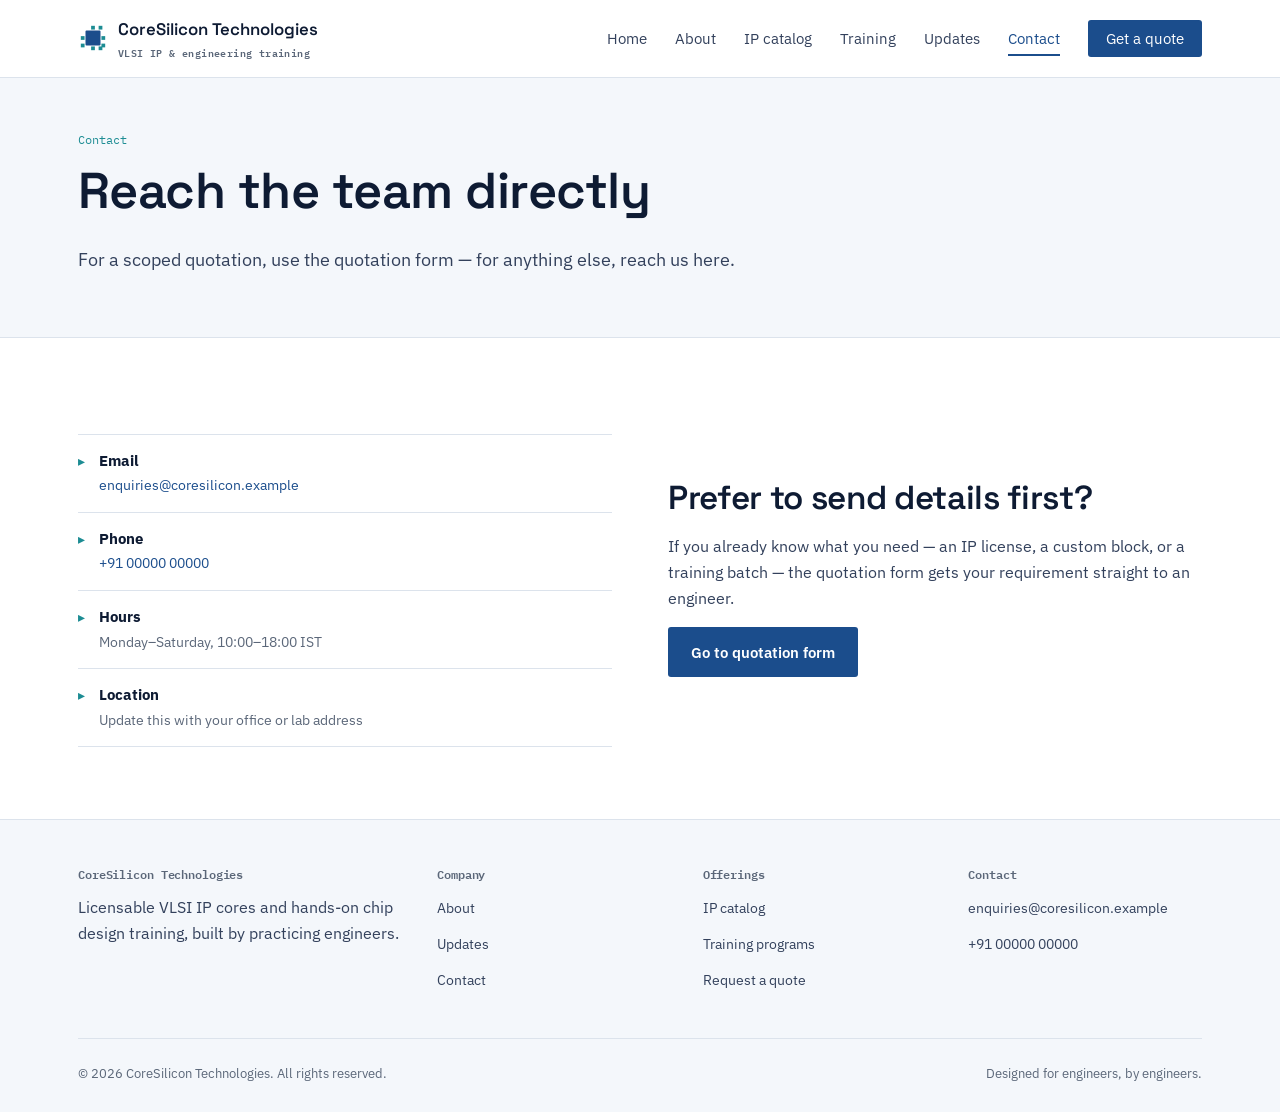
==== contact.html @ d2c056d1 "Initial website upload" ====
<!DOCTYPE html>
<html lang="en">
<head>
<meta charset="UTF-8">
<meta name="viewport" content="width=device-width, initial-scale=1.0">
<title>Contact — CoreSilicon Technologies</title>
<meta name="description" content="Contact CoreSilicon Technologies for VLSI IP licensing and training enquiries.">
<link rel="preconnect" href="https://fonts.googleapis.com">
<link href="https://fonts.googleapis.com/css2?family=Space+Grotesk:wght@500;600;700&family=IBM+Plex+Sans:wght@400;500;600&family=IBM+Plex+Mono:wght@400;500&display=swap" rel="stylesheet">
<link rel="stylesheet" href="css/style.css">
</head>
<body>

<header class="site-header">
  <div class="nav-row">
    <a href="index.html" class="brand">
      <svg class="brand-mark" viewBox="0 0 32 32" xmlns="http://www.w3.org/2000/svg" aria-hidden="true">
        <rect x="3" y="14" width="4" height="4" fill="#1C8C93"/><rect x="3" y="22" width="4" height="4" fill="#1C8C93"/>
        <rect x="25" y="14" width="4" height="4" fill="#1C8C93"/><rect x="25" y="22" width="4" height="4" fill="#1C8C93"/>
        <rect x="14" y="3" width="4" height="4" fill="#1C8C93"/><rect x="22" y="3" width="4" height="4" fill="#1C8C93"/>
        <rect x="14" y="25" width="4" height="4" fill="#1C8C93"/><rect x="22" y="25" width="4" height="4" fill="#1C8C93"/>
        <rect x="8" y="8" width="16" height="16" rx="1" fill="#1B4D8C"/>
      </svg>
      <span>CoreSilicon Technologies<span class="brand-sub">VLSI IP &amp; engineering training</span></span>
    </a>
    <button class="nav-toggle" aria-label="Toggle navigation">
      <svg viewBox="0 0 24 24" fill="none" stroke="#0E1B33" stroke-width="2"><line x1="3" y1="6" x2="21" y2="6"/><line x1="3" y1="12" x2="21" y2="12"/><line x1="3" y1="18" x2="21" y2="18"/></svg>
    </button>
    <ul class="nav-links">
      <li><a href="index.html" data-page="index.html">Home</a></li>
      <li><a href="about.html" data-page="about.html">About</a></li>
      <li><a href="ip-catalog.html" data-page="ip-catalog.html">IP catalog</a></li>
      <li><a href="training.html" data-page="training.html">Training</a></li>
      <li><a href="updates.html" data-page="updates.html">Updates</a></li>
      <li><a href="contact.html" data-page="contact.html">Contact</a></li>
      <li><a href="quotation.html" data-page="quotation.html" class="nav-cta">Get a quote</a></li>
    </ul>
  </div>
</header>

<main>
  <section class="page-header">
    <div class="container">
      <span class="kicker">Contact</span>
      <h1>Reach the team directly</h1>
      <p class="lede">For a scoped quotation, use the quotation form — for anything else, reach us here.</p>
    </div>
  </section>

  <section class="section">
    <div class="container two-col">
      <div>
        <ul class="info-list">
          <li>
            <span class="ico">▸</span>
            <div><strong>Email</strong><span><a href="mailto:enquiries@coresilicon.example">enquiries@coresilicon.example</a></span></div>
          </li>
          <li>
            <span class="ico">▸</span>
            <div><strong>Phone</strong><span><a href="tel:+910000000000">+91 00000 00000</a></span></div>
          </li>
          <li>
            <span class="ico">▸</span>
            <div><strong>Hours</strong><span>Monday–Saturday, 10:00–18:00 IST</span></div>
          </li>
          <li>
            <span class="ico">▸</span>
            <div><strong>Location</strong><span>Update this with your office or lab address</span></div>
          </li>
        </ul>
      </div>
      <div>
        <h2>Prefer to send details first?</h2>
        <p>If you already know what you need — an IP license, a custom block, or a training batch — the quotation form gets your requirement straight to an engineer.</p>
        <a href="quotation.html" class="btn btn-primary">Go to quotation form</a>
      </div>
    </div>
  </section>
</main>

<footer class="site-footer">
  <div class="container">
    <div class="footer-grid">
      <div>
        <h4>CoreSilicon Technologies</h4>
        <p>Licensable VLSI IP cores and hands-on chip design training, built by practicing engineers.</p>
      </div>
      <div>
        <h4>Company</h4>
        <ul class="footer-links">
          <li><a href="about.html">About</a></li>
          <li><a href="updates.html">Updates</a></li>
          <li><a href="contact.html">Contact</a></li>
        </ul>
      </div>
      <div>
        <h4>Offerings</h4>
        <ul class="footer-links">
          <li><a href="ip-catalog.html">IP catalog</a></li>
          <li><a href="training.html">Training programs</a></li>
          <li><a href="quotation.html">Request a quote</a></li>
        </ul>
      </div>
      <div>
        <h4>Contact</h4>
        <ul class="footer-links">
          <li><a href="mailto:enquiries@coresilicon.example">enquiries@coresilicon.example</a></li>
          <li><a href="tel:+910000000000">+91 00000 00000</a></li>
        </ul>
      </div>
    </div>
    <div class="footer-bottom">
      <span>© <span id="year"></span> CoreSilicon Technologies. All rights reserved.</span>
      <span>Designed for engineers, by engineers.</span>
    </div>
  </div>
</footer>

<script src="data/updates-data.js"></script>
<script src="js/main.js"></script>
</body>
</html>
---- css/style.css ----
/* =========================================================
   CoreSilicon Technologies — Design System
   Palette: engineering blue on white, hairline structure
   Type: Space Grotesk (display) / IBM Plex Sans (body) / IBM Plex Mono (data)
   ========================================================= */

:root{
  --bg:            #FFFFFF;
  --bg-soft:       #F4F7FB;
  --bg-panel:      #EEF3F9;
  --ink:           #0E1B33;
  --ink-soft:      #33415C;
  --text-secondary:#5B6779;
  --primary:       #1B4D8C;
  --primary-dark:  #123761;
  --primary-tint:  #E7EFF8;
  --accent:        #1C8C93;
  --accent-tint:   #E4F4F4;
  --line:          #DCE3EC;
  --line-strong:   #B9C5D6;
  --ok:            #1E8E5A;
  --warn:          #B9791A;

  --font-display: "Space Grotesk", "IBM Plex Sans", sans-serif;
  --font-body:    "IBM Plex Sans", sans-serif;
  --font-mono:    "IBM Plex Mono", monospace;

  --maxw: 1180px;
  --radius: 3px;
}

*, *::before, *::after{ box-sizing: border-box; }
html{ scroll-behavior: smooth; }
body{
  margin:0;
  background: var(--bg);
  color: var(--ink);
  font-family: var(--font-body);
  font-size: 16px;
  line-height: 1.6;
  -webkit-font-smoothing: antialiased;
}

img{ max-width:100%; display:block; }
a{ color: var(--primary); text-decoration:none; }
a:hover{ text-decoration: underline; }

h1,h2,h3,h4{
  font-family: var(--font-display);
  color: var(--ink);
  line-height: 1.15;
  margin: 0 0 0.5em 0;
  font-weight: 600;
  letter-spacing: -0.01em;
}
h1{ font-size: clamp(2.1rem, 4vw, 3.15rem); }
h2{ font-size: clamp(1.5rem, 2.6vw, 2.1rem); }
h3{ font-size: 1.2rem; }
p{ margin: 0 0 1em 0; color: var(--ink-soft); max-width: 62ch; }
.lede{ font-size: 1.15rem; color: var(--ink-soft); }

.container{
  max-width: var(--maxw);
  margin: 0 auto;
  padding: 0 28px;
}

.mono{ font-family: var(--font-mono); }

/* focus visibility */
a:focus-visible, button:focus-visible, input:focus-visible,
textarea:focus-visible, select:focus-visible{
  outline: 2px solid var(--accent);
  outline-offset: 2px;
}

/* ---------------- Header / Nav ---------------- */
.site-header{
  border-bottom: 1px solid var(--line);
  background: rgba(255,255,255,0.92);
  backdrop-filter: saturate(140%) blur(6px);
  position: sticky;
  top: 0;
  z-index: 50;
}
.nav-row{
  display:flex;
  align-items:center;
  justify-content:space-between;
  padding: 16px 28px;
  max-width: var(--maxw);
  margin: 0 auto;
}
.brand{
  display:flex;
  align-items:center;
  gap:10px;
  color: var(--ink);
  font-family: var(--font-display);
  font-weight: 600;
  font-size: 1.05rem;
}
.brand:hover{ text-decoration:none; }
.brand-mark{
  width: 30px; height: 30px;
  flex-shrink:0;
}
.brand-sub{
  display:block;
  font-family: var(--font-mono);
  font-size: 0.62rem;
  color: var(--text-secondary);
  letter-spacing: 0.04em;
  margin-top: 2px;
}

.nav-links{
  display:flex;
  align-items:center;
  gap: 28px;
  list-style:none;
  margin:0; padding:0;
}
.nav-links a{
  color: var(--ink-soft);
  font-size: 0.94rem;
  padding: 6px 0;
  border-bottom: 2px solid transparent;
}
.nav-links a:hover{ color: var(--primary); text-decoration:none; }
.nav-links a.active{
  color: var(--primary);
  border-bottom-color: var(--primary);
}
.nav-cta{
  background: var(--primary);
  color: #fff !important;
  padding: 9px 18px !important;
  border-radius: var(--radius);
  border-bottom: none !important;
}
.nav-cta:hover{ background: var(--primary-dark); text-decoration:none; }

.nav-toggle{
  display:none;
  background:none; border:1px solid var(--line-strong); border-radius: var(--radius);
  width:40px; height:36px; cursor:pointer;
  align-items:center; justify-content:center;
}
.nav-toggle svg{ width:18px; height:18px; }

/* ---------------- Buttons ---------------- */
.btn{
  display:inline-flex;
  align-items:center;
  gap:8px;
  font-family: var(--font-body);
  font-weight: 600;
  font-size: 0.95rem;
  padding: 12px 22px;
  border-radius: var(--radius);
  border: 1px solid transparent;
  cursor:pointer;
  transition: background .15s ease, border-color .15s ease, color .15s ease;
}
.btn:hover{ text-decoration:none; }
.btn-primary{ background: var(--primary); color:#fff; }
.btn-primary:hover{ background: var(--primary-dark); }
.btn-ghost{ background: transparent; color: var(--ink); border-color: var(--line-strong); }
.btn-ghost:hover{ border-color: var(--primary); color: var(--primary); }
.btn-block{ width:100%; justify-content:center; }

/* ---------------- Hero ---------------- */
.hero{
  padding: 72px 0 64px;
  border-bottom: 1px solid var(--line);
  background:
    linear-gradient(180deg, var(--bg-soft) 0%, #fff 100%);
}
.hero-grid{
  display:grid;
  grid-template-columns: 1.05fr 0.95fr;
  gap: 48px;
  align-items:center;
}
.eyebrow-line{
  display:flex;
  align-items:center;
  gap:10px;
  font-family: var(--font-mono);
  font-size: 0.78rem;
  color: var(--accent);
  margin-bottom: 18px;
}
.eyebrow-line .rule{ width:26px; height:1px; background: var(--accent); display:inline-block; }
.hero-actions{ display:flex; gap:14px; margin-top: 28px; flex-wrap:wrap; }
.hero-stats{
  display:flex;
  gap: 32px;
  margin-top: 40px;
  padding-top: 24px;
  border-top: 1px solid var(--line);
  flex-wrap:wrap;
}
.stat .num{
  font-family: var(--font-mono);
  font-size: 1.5rem;
  color: var(--primary);
  display:block;
}
.stat .label{ font-size: 0.82rem; color: var(--text-secondary); }
.hero-visual{ width:100%; }
.hero-visual svg{ width:100%; height:auto; }

/* ---------------- Section scaffolding ---------------- */
.section{ padding: 72px 0; }
.section-alt{ background: var(--bg-soft); }
.section-head{
  display:flex;
  justify-content:space-between;
  align-items:flex-end;
  gap: 24px;
  margin-bottom: 36px;
  flex-wrap:wrap;
}
.section-head .kicker{
  font-family: var(--font-mono);
  font-size: 0.78rem;
  color: var(--accent);
  display:block;
  margin-bottom: 10px;
}
.section-head p{ margin:0; }

/* ---------------- Grid blocks (floorplan-inspired) ---------------- */
.block-grid{
  display:grid;
  grid-template-columns: repeat(3, 1fr);
  gap: 1px;
  background: var(--line);
  border: 1px solid var(--line);
}
.block{
  background: #fff;
  padding: 28px;
}
.block .tag{
  font-family: var(--font-mono);
  font-size: 0.72rem;
  color: var(--accent);
  display:block;
  margin-bottom: 12px;
}
.block h3{ margin-bottom: 8px; }
.block p{ font-size: 0.95rem; margin-bottom:0; }

/* ---------------- IP Catalog table ---------------- */
.ip-table-wrap{
  border: 1px solid var(--line);
  overflow-x:auto;
}
table.ip-table{
  width:100%;
  border-collapse: collapse;
  min-width: 720px;
}
.ip-table th, .ip-table td{
  text-align:left;
  padding: 14px 18px;
  border-bottom: 1px solid var(--line);
  font-size: 0.92rem;
  vertical-align: top;
}
.ip-table th{
  font-family: var(--font-mono);
  font-size: 0.72rem;
  letter-spacing: 0.03em;
  color: var(--text-secondary);
  background: var(--bg-soft);
  border-bottom: 1px solid var(--line-strong);
}
.ip-table tr:last-child td{ border-bottom:none; }
.ip-code{
  font-family: var(--font-mono);
  color: var(--primary-dark);
  font-size: 0.88rem;
}
.status-pill{
  display:inline-block;
  padding: 3px 9px;
  border-radius: 100px;
  font-family: var(--font-mono);
  font-size: 0.68rem;
  white-space:nowrap;
}
.status-proven{ background: #E4F4EC; color: var(--ok); }
.status-progress{ background: #FBF0DE; color: var(--warn); }
.status-planned{ background: var(--bg-panel); color: var(--text-secondary); }

.catalog-note{
  margin-top: 18px;
  font-size: 0.88rem;
  color: var(--text-secondary);
}

/* ---------------- Training course list ---------------- */
.course-list{ display:flex; flex-direction:column; border-top: 1px solid var(--line); }
.course-row{
  display:grid;
  grid-template-columns: 1.6fr 0.6fr 0.6fr 0.7fr auto;
  gap: 18px;
  align-items:center;
  padding: 22px 0;
  border-bottom: 1px solid var(--line);
}
.course-row .meta-label{
  display:block;
  font-family: var(--font-mono);
  font-size: 0.68rem;
  color: var(--text-secondary);
  margin-bottom: 4px;
}
.course-row h3{ margin-bottom: 4px; font-size: 1.05rem; }
.course-row p{ margin:0; font-size: 0.88rem; }

/* ---------------- Updates / timeline ---------------- */
.timeline{ border-top: 1px solid var(--line); }
.update-item{
  display:grid;
  grid-template-columns: 140px 1fr;
  gap: 28px;
  padding: 30px 0;
  border-bottom: 1px solid var(--line);
}
.update-date{
  font-family: var(--font-mono);
  font-size: 0.82rem;
  color: var(--accent);
  padding-top: 3px;
}
.update-tag{
  display:inline-block;
  margin-bottom:10px;
  font-family: var(--font-mono);
  font-size: 0.68rem;
  color: var(--primary);
  background: var(--primary-tint);
  padding: 3px 8px;
  border-radius: 100px;
}
.update-item h3{ margin-bottom: 8px; }
.update-item p{ margin-bottom: 0; }
#updates-empty{ display:none; padding: 40px 0; color: var(--text-secondary); }

/* ---------------- Forms ---------------- */
.form-shell{
  display:grid;
  grid-template-columns: 1fr 1fr;
  gap: 56px;
  align-items:start;
}
.form-panel{
  border: 1px solid var(--line);
  padding: 36px;
  background: #fff;
}
.field{ margin-bottom: 20px; }
.field label{
  display:block;
  font-size: 0.85rem;
  font-weight:600;
  color: var(--ink);
  margin-bottom: 6px;
}
.field .hint{ font-size: 0.78rem; color: var(--text-secondary); margin-top:4px; }
.field input,
.field select,
.field textarea{
  width:100%;
  font-family: var(--font-body);
  font-size: 0.95rem;
  padding: 11px 13px;
  border: 1px solid var(--line-strong);
  border-radius: var(--radius);
  background: #fff;
  color: var(--ink);
}
.field textarea{ min-height: 120px; resize: vertical; }
.field-row{ display:grid; grid-template-columns: 1fr 1fr; gap: 16px; }
.form-note{
  font-size: 0.82rem;
  color: var(--text-secondary);
  margin-top: 16px;
}
#form-status{
  margin-top: 16px;
  font-size: 0.9rem;
  display:none;
  padding: 12px 14px;
  border-radius: var(--radius);
}
#form-status.ok{ display:block; background:#E4F4EC; color: var(--ok); }
#form-status.err{ display:block; background:#FDEAEA; color:#B23A3A; }

.side-info h3{ margin-top:0; }
.info-list{ list-style:none; margin:24px 0 0; padding:0; }
.info-list li{
  padding: 14px 0;
  border-top: 1px solid var(--line);
  display:flex;
  gap:14px;
}
.info-list li:last-child{ border-bottom: 1px solid var(--line); }
.info-list .ico{ color: var(--accent); flex-shrink:0; margin-top:2px; }
.info-list strong{ display:block; font-size:0.92rem; }
.info-list span{ font-size: 0.85rem; color: var(--text-secondary); }

/* ---------------- About / values ---------------- */
.two-col{
  display:grid;
  grid-template-columns: 1fr 1fr;
  gap: 56px;
  align-items:center;
}
.value-list{ list-style:none; margin:0; padding:0; }
.value-list li{
  padding: 20px 0;
  border-top: 1px solid var(--line);
  display:grid;
  grid-template-columns: 60px 1fr;
  gap: 18px;
}
.value-list li:last-child{ border-bottom: 1px solid var(--line); }
.value-list .num{
  font-family: var(--font-mono);
  color: var(--accent);
  font-size: 0.95rem;
}
.value-list h3{ margin-bottom:4px; font-size: 1rem; }
.value-list p{ margin:0; font-size: 0.92rem; }

/* ---------------- CTA band ---------------- */
.cta-band{
  background: var(--primary-dark);
  color: #fff;
  padding: 56px 0;
}
.cta-band h2{ color:#fff; }
.cta-band p{ color: #C9D7EA; }
.cta-row{
  display:flex;
  justify-content:space-between;
  align-items:center;
  gap: 24px;
  flex-wrap:wrap;
}
.cta-band .btn-ghost{ color:#fff; border-color: rgba(255,255,255,0.35); }
.cta-band .btn-ghost:hover{ border-color:#fff; color:#fff; }

/* ---------------- Footer ---------------- */
.site-footer{
  border-top: 1px solid var(--line);
  padding: 48px 0 28px;
  background: var(--bg-soft);
}
.footer-grid{
  display:grid;
  grid-template-columns: 1.4fr 1fr 1fr 1fr;
  gap: 32px;
  margin-bottom: 36px;
}
.footer-grid h4{
  font-family: var(--font-mono);
  font-size: 0.72rem;
  color: var(--text-secondary);
  margin-bottom: 14px;
  font-weight:600;
}
.footer-links{ list-style:none; margin:0; padding:0; }
.footer-links li{ margin-bottom: 10px; }
.footer-links a{ color: var(--ink-soft); font-size: 0.9rem; }
.footer-links a:hover{ color: var(--primary); }
.footer-bottom{
  display:flex;
  justify-content:space-between;
  padding-top: 24px;
  border-top: 1px solid var(--line);
  font-size: 0.82rem;
  color: var(--text-secondary);
  flex-wrap:wrap;
  gap: 10px;
}

/* ---------------- Page header (inner pages) ---------------- */
.page-header{
  padding: 52px 0 44px;
  border-bottom: 1px solid var(--line);
  background: var(--bg-soft);
}
.page-header .kicker{
  font-family: var(--font-mono);
  font-size: 0.78rem;
  color: var(--accent);
  display:block;
  margin-bottom: 12px;
}
.breadcrumb{
  font-family: var(--font-mono);
  font-size: 0.75rem;
  color: var(--text-secondary);
  margin-bottom: 14px;
}
.breadcrumb a{ color: var(--text-secondary); }

/* ---------------- Responsive ---------------- */
@media (max-width: 900px){
  .hero-grid{ grid-template-columns: 1fr; }
  .hero-visual{ order:-1; max-width: 420px; margin: 0 auto; }
  .block-grid{ grid-template-columns: 1fr; }
  .form-shell{ grid-template-columns: 1fr; }
  .two-col{ grid-template-columns: 1fr; }
  .footer-grid{ grid-template-columns: 1fr 1fr; }
  .course-row{
    grid-template-columns: 1fr 1fr;
    row-gap: 6px;
  }
  .course-row .btn{ grid-column: 1 / -1; margin-top:8px; }
}
@media (max-width: 720px){
  .nav-links{
    position:absolute;
    top: 100%; left:0; right:0;
    background:#fff;
    border-bottom: 1px solid var(--line);
    flex-direction:column;
    align-items:flex-start;
    padding: 18px 28px;
    gap: 14px;
    display:none;
  }
  .nav-links.open{ display:flex; }
  .nav-toggle{ display:flex; }
  .update-item{ grid-template-columns: 1fr; gap:6px; }
  .field-row{ grid-template-columns: 1fr; }
  .cta-row{ flex-direction:column; align-items:flex-start; }
  .footer-grid{ grid-template-columns: 1fr; }
}
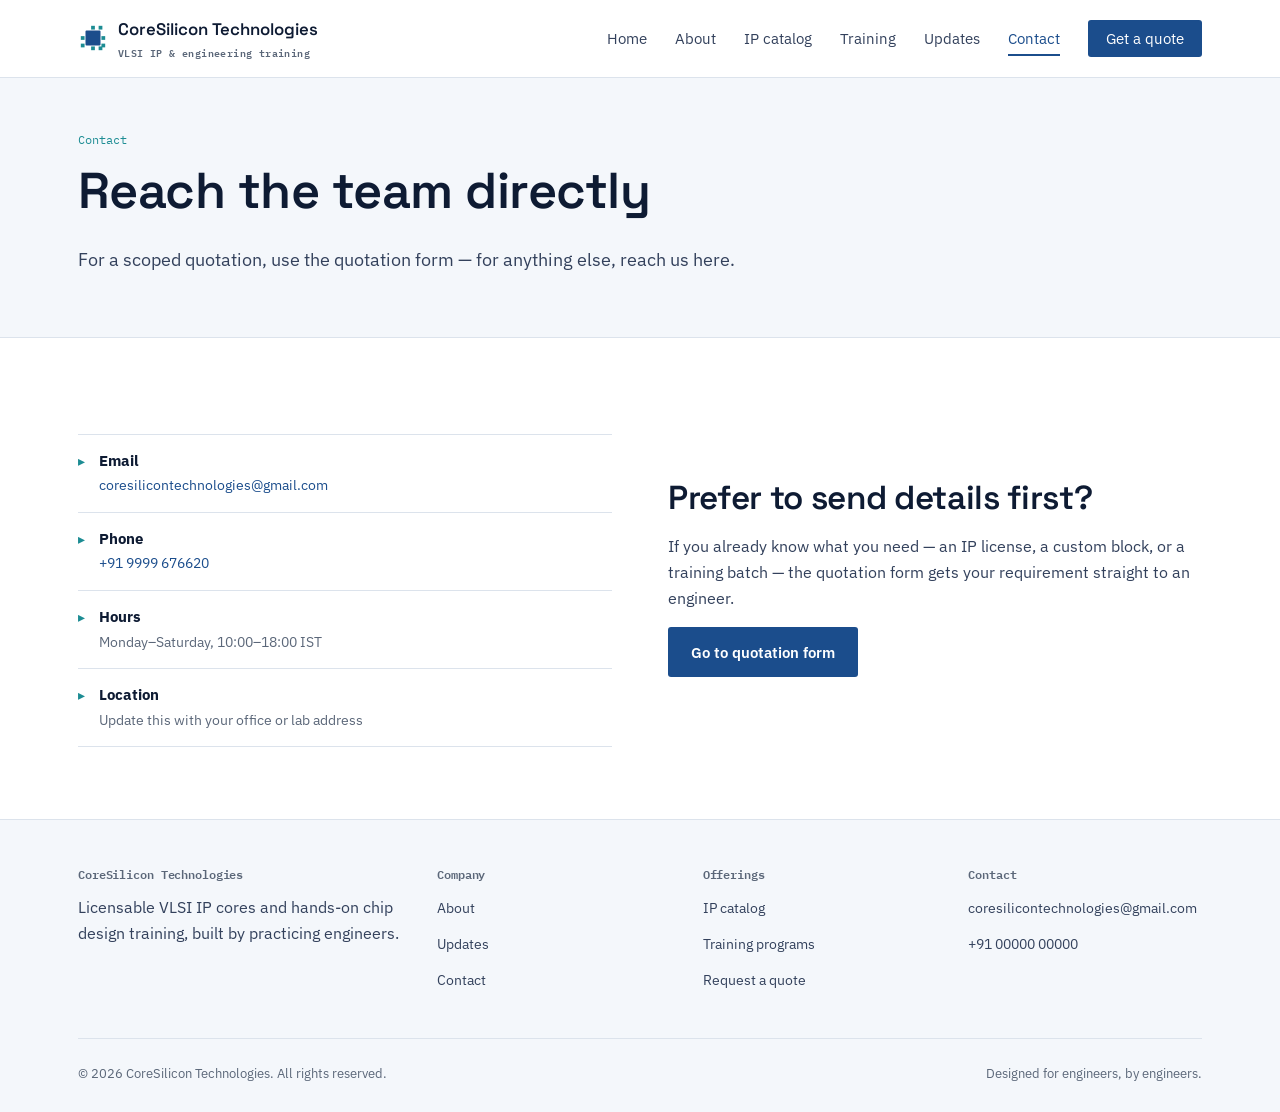
==== commit 4af911e4: "Update mobile number and email address in contact.html" ====
--- a/contact.html
+++ b/contact.html
@@ -53,11 +53,11 @@
         <ul class="info-list">
           <li>
             <span class="ico">▸</span>
-            <div><strong>Email</strong><span><a href="mailto:enquiries@coresilicon.example">enquiries@coresilicon.example</a></span></div>
+            <div><strong>Email</strong><span><a href="mailto:coresilicontechnologies@gmail.com">coresilicontechnologies@gmail.com</a></span></div>
           </li>
           <li>
             <span class="ico">▸</span>
-            <div><strong>Phone</strong><span><a href="tel:+910000000000">+91 00000 00000</a></span></div>
+            <div><strong>Phone</strong><span><a href="tel:+919999676620">+91 9999 676620</a></span></div>
           </li>
           <li>
             <span class="ico">▸</span>
@@ -104,7 +104,7 @@
       <div>
         <h4>Contact</h4>
         <ul class="footer-links">
-          <li><a href="mailto:enquiries@coresilicon.example">enquiries@coresilicon.example</a></li>
+          <li><a href="mailto:coresilicontechnologies@gmail.com">coresilicontechnologies@gmail.com</a></li>
           <li><a href="tel:+910000000000">+91 00000 00000</a></li>
         </ul>
       </div>
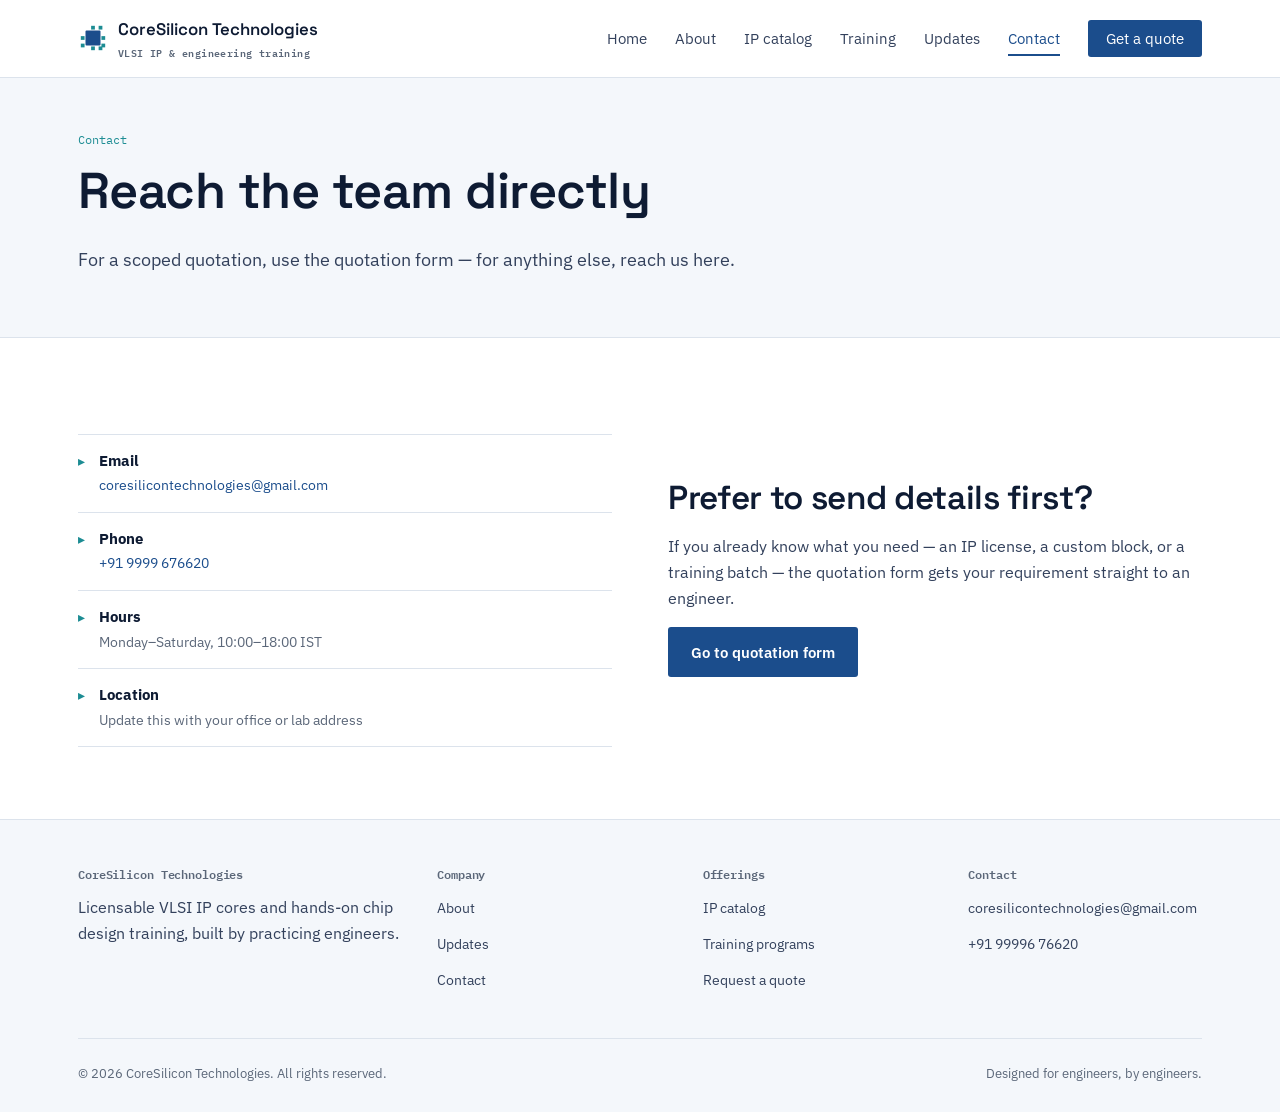
==== commit b3a52bf8: "Update contact.html" ====
--- a/contact.html
+++ b/contact.html
@@ -105,7 +105,7 @@
         <h4>Contact</h4>
         <ul class="footer-links">
           <li><a href="mailto:coresilicontechnologies@gmail.com">coresilicontechnologies@gmail.com</a></li>
-          <li><a href="tel:+910000000000">+91 00000 00000</a></li>
+          <li><a href="tel:+919999676620">+91 99996 76620</a></li>
         </ul>
       </div>
     </div>
